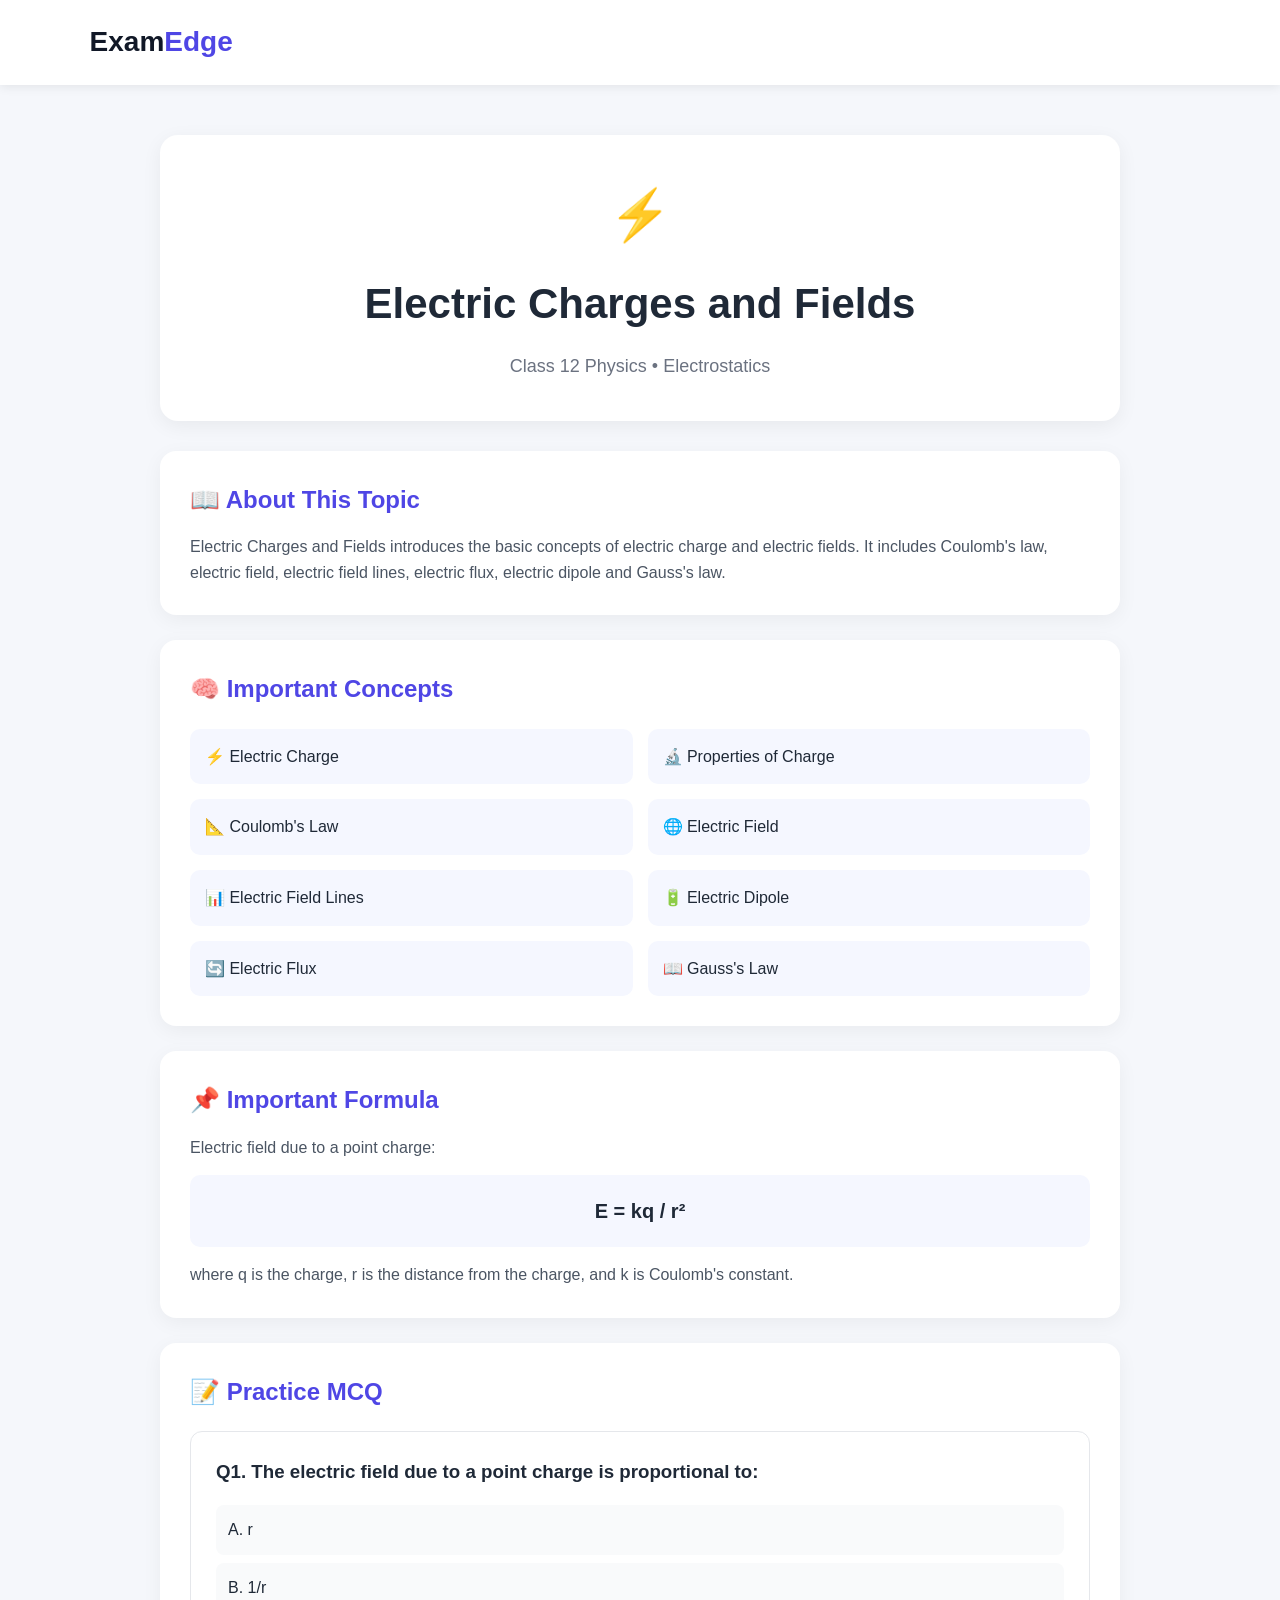
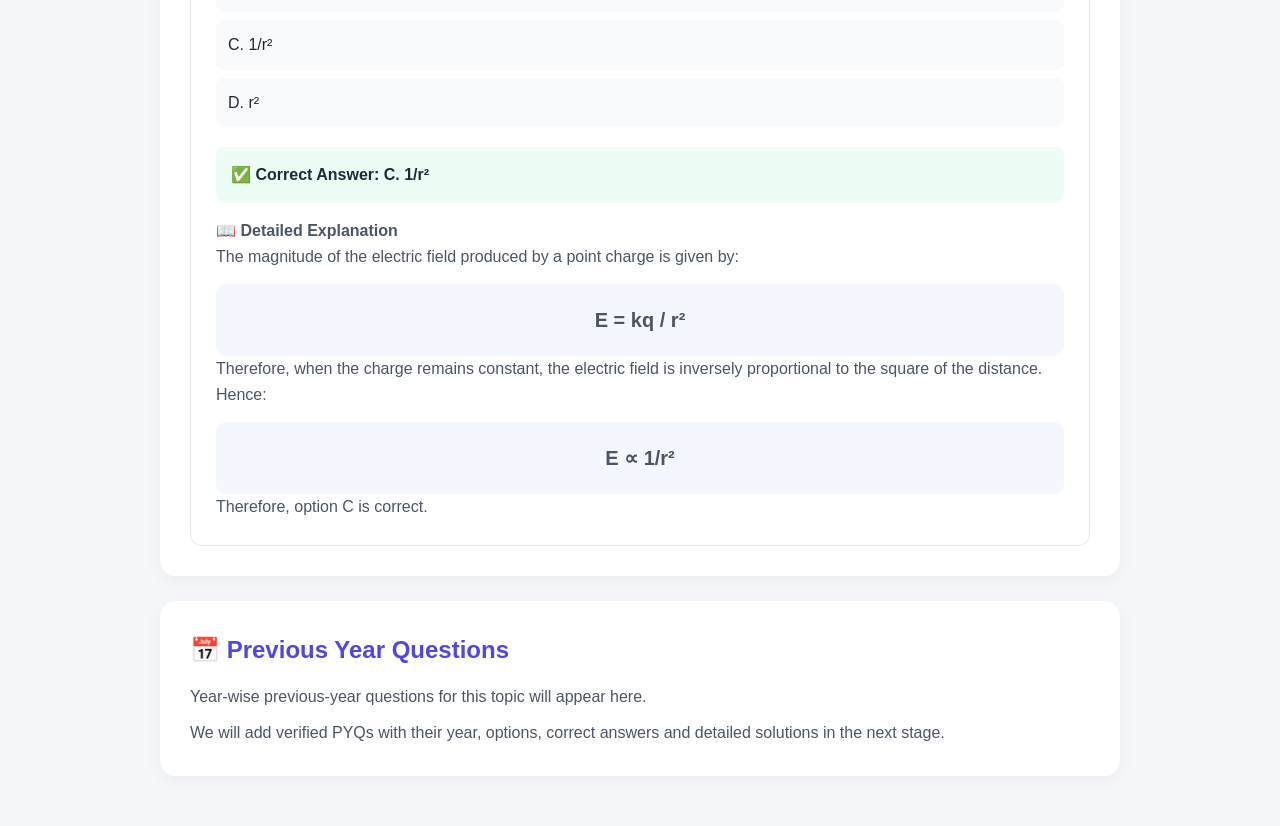
==== physics/electric-charges-and-fields.html @ 9d57a93f "Add Electric Charges and Fields topic page This HTML file contains a comprehensive overview of Elect" ====
<!DOCTYPE html>
<html lang="en">

<head>
    <meta charset="UTF-8">
    <meta name="viewport" content="width=device-width, initial-scale=1.0">

    <title>Electric Charges and Fields - ExamEdge</title>

    <style>
        * {
            margin: 0;
            padding: 0;
            box-sizing: border-box;
        }

        body {
            font-family: Arial, sans-serif;
            background: #f5f7fb;
            color: #1f2937;
            line-height: 1.6;
        }

        /* Header */

        .header {
            background: white;
            padding: 20px 7%;
            box-shadow: 0 2px 10px rgba(0, 0, 0, 0.08);
        }

        .logo {
            font-size: 28px;
            font-weight: bold;
            color: #111827;
        }

        .logo span {
            color: #4f46e5;
        }

        /* Main Container */

        .container {
            max-width: 1000px;
            margin: 50px auto;
            padding: 0 20px;
        }

        /* Topic Header */

        .topic-header {
            background: white;
            padding: 40px;
            border-radius: 18px;
            margin-bottom: 30px;
            text-align: center;
            box-shadow: 0 5px 20px rgba(0, 0, 0, 0.06);
        }

        .topic-header .icon {
            font-size: 50px;
            margin-bottom: 15px;
        }

        .topic-header h1 {
            font-size: 42px;
            margin-bottom: 15px;
        }

        .topic-header p {
            color: #6b7280;
            font-size: 18px;
        }

        /* Sections */

        .section {
            background: white;
            padding: 30px;
            border-radius: 16px;
            margin-bottom: 25px;
            box-shadow: 0 5px 20px rgba(0, 0, 0, 0.05);
        }

        .section h2 {
            color: #4f46e5;
            margin-bottom: 15px;
        }

        .section p {
            color: #4b5563;
        }

        /* Concepts */

        .concepts {
            display: grid;
            grid-template-columns: repeat(2, 1fr);
            gap: 15px;
            margin-top: 20px;
        }

        .concept {
            background: #f5f7ff;
            padding: 15px;
            border-radius: 10px;
            font-weight: 500;
        }

        /* Formula */

        .formula {
            background: #f5f7ff;
            padding: 20px;
            margin-top: 15px;
            border-radius: 10px;
            text-align: center;
            font-size: 20px;
            font-weight: bold;
        }

        /* Question */

        .question {
            border: 1px solid #e5e7eb;
            padding: 25px;
            border-radius: 12px;
            margin-top: 20px;
        }

        .question h3 {
            margin-bottom: 18px;
        }

        .options {
            margin-top: 15px;
        }

        .option {
            padding: 12px;
            margin: 8px 0;
            background: #f9fafb;
            border-radius: 8px;
        }

        .answer {
            margin-top: 20px;
            padding: 15px;
            background: #ecfdf5;
            border-radius: 8px;
        }

        .solution {
            margin-top: 15px;
            color: #4b5563;
        }

        /* Responsive */

        @media (max-width: 700px) {

            .topic-header h1 {
                font-size: 30px;
            }

            .concepts {
                grid-template-columns: 1fr;
            }

            .topic-header,
            .section {
                padding: 25px;
            }
        }
    </style>
</head>

<body>

    <header class="header">

        <div class="logo">
            Exam<span>Edge</span>
        </div>

    </header>


    <main class="container">

        <!-- Topic Introduction -->

        <section class="topic-header">

            <div class="icon">⚡</div>

            <h1>Electric Charges and Fields</h1>

            <p>
                Class 12 Physics • Electrostatics
            </p>

        </section>


        <!-- About Topic -->

        <section class="section">

            <h2>📖 About This Topic</h2>

            <p>
                Electric Charges and Fields introduces the basic concepts
                of electric charge and electric fields. It includes
                Coulomb's law, electric field, electric field lines,
                electric flux, electric dipole and Gauss's law.
            </p>

        </section>


        <!-- Important Concepts -->

        <section class="section">

            <h2>🧠 Important Concepts</h2>

            <div class="concepts">

                <div class="concept">
                    ⚡ Electric Charge
                </div>

                <div class="concept">
                    🔬 Properties of Charge
                </div>

                <div class="concept">
                    📐 Coulomb's Law
                </div>

                <div class="concept">
                    🌐 Electric Field
                </div>

                <div class="concept">
                    📊 Electric Field Lines
                </div>

                <div class="concept">
                    🔋 Electric Dipole
                </div>

                <div class="concept">
                    🔄 Electric Flux
                </div>

                <div class="concept">
                    📖 Gauss's Law
                </div>

            </div>

        </section>


        <!-- Important Formula -->

        <section class="section">

            <h2>📌 Important Formula</h2>

            <p>
                Electric field due to a point charge:
            </p>

            <div class="formula">
                E = kq / r²
            </div>

            <p style="margin-top: 15px;">
                where q is the charge, r is the distance from the charge,
                and k is Coulomb's constant.
            </p>

        </section>


        <!-- Practice Question -->

        <section class="section">

            <h2>📝 Practice MCQ</h2>

            <div class="question">

                <h3>
                    Q1. The electric field due to a point charge is
                    proportional to:
                </h3>

                <div class="options">

                    <div class="option">A. r</div>

                    <div class="option">B. 1/r</div>

                    <div class="option">C. 1/r²</div>

                    <div class="option">D. r²</div>

                </div>


                <div class="answer">

                    <strong>✅ Correct Answer: C. 1/r²</strong>

                </div>


                <div class="solution">

                    <strong>📖 Detailed Explanation</strong>

                    <p>
                        The magnitude of the electric field produced by
                        a point charge is given by:
                    </p>

                    <div class="formula">
                        E = kq / r²
                    </div>

                    <p>
                        Therefore, when the charge remains constant,
                        the electric field is inversely proportional
                        to the square of the distance.
                    </p>

                    <p>
                        Hence:
                    </p>

                    <div class="formula">
                        E ∝ 1/r²
                    </div>

                    <p>
                        Therefore, option C is correct.
                    </p>

                </div>

            </div>

        </section>


        <!-- PYQ Section -->

        <section class="section">

            <h2>📅 Previous Year Questions</h2>

            <p>
                Year-wise previous-year questions for this topic will
                appear here.
            </p>

            <p style="margin-top: 10px;">
                We will add verified PYQs with their year, options,
                correct answers and detailed solutions in the next stage.
            </p>

        </section>

    </main>

</body>

</html>
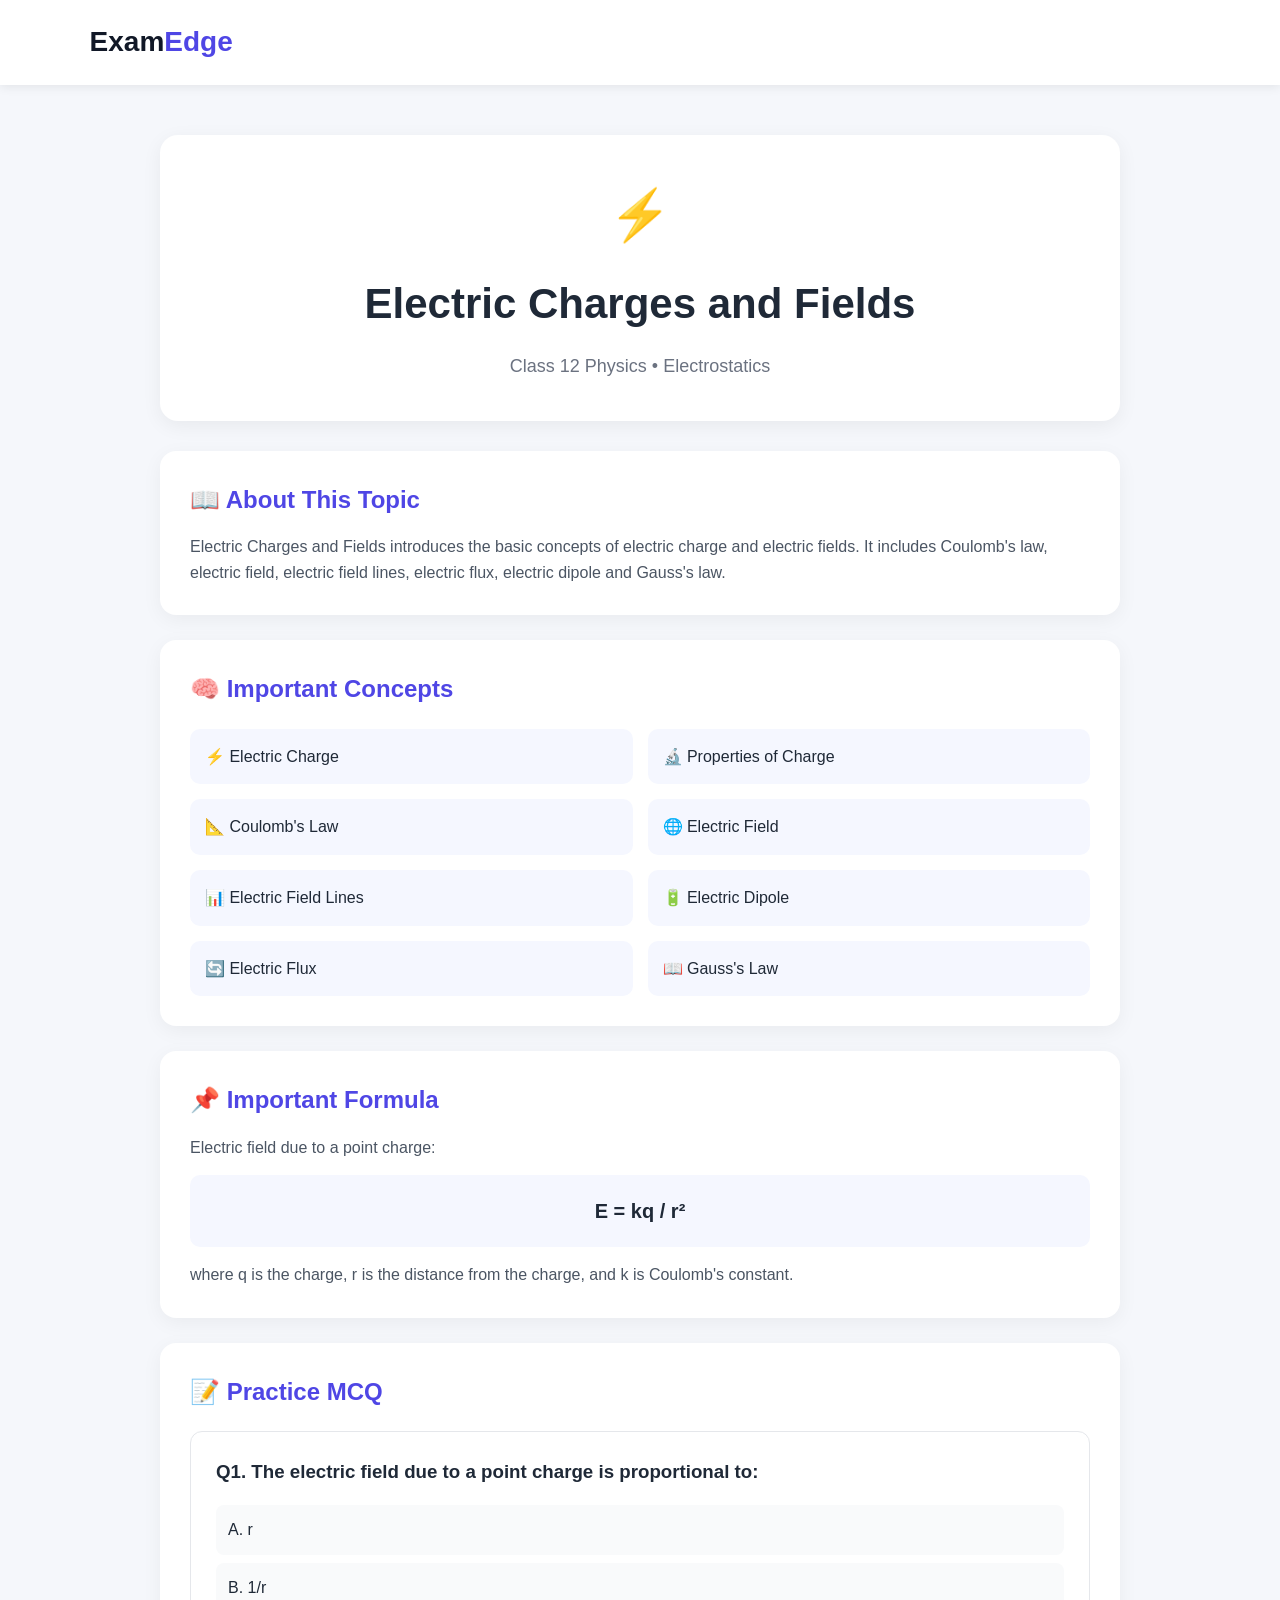
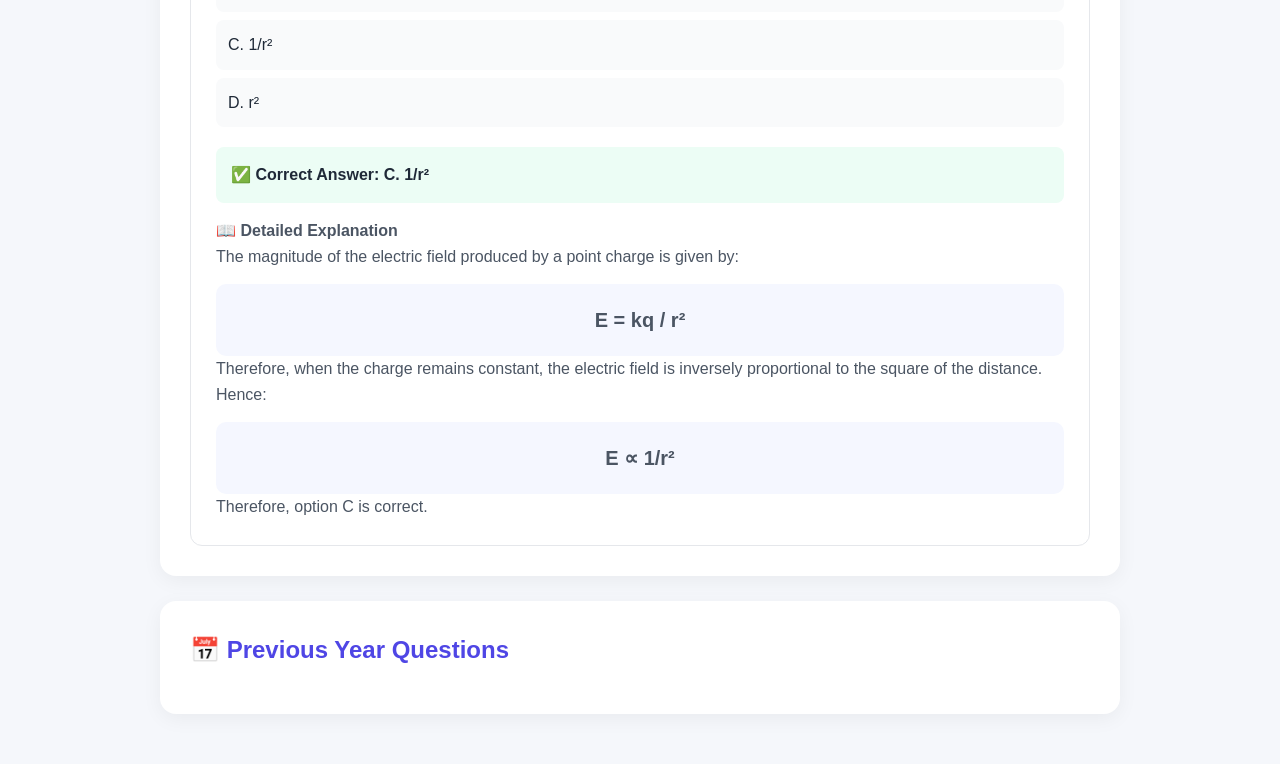
==== commit 630fe5cb: "Connect PYQ data to Electric Charges and Fields page" ====
--- a/physics/electric-charges-and-fields.html
+++ b/physics/electric-charges-and-fields.html
@@ -377,7 +377,64 @@
         </section>
 
     </main>
-
+<script src="electric-charges-and-fields-data.js"></script>
+
+<script>
+    const pyqContainer = document.querySelector(".section:last-child");
+
+    pyqContainer.innerHTML = `
+        <h2>📅 Previous Year Questions</h2>
+    `;
+
+    electricChargesAndFieldsPYQs.forEach((pyq, index) => {
+
+        const questionHTML = `
+            <div class="question">
+
+                <p><strong>CBSE ${pyq.year} PYQ</strong></p>
+
+                <h3>
+                    Q${index + 1}. ${pyq.question}
+                </h3>
+
+                <div class="options">
+
+                    <div class="option">A. ${pyq.options.A}</div>
+                    <div class="option">B. ${pyq.options.B}</div>
+                    <div class="option">C. ${pyq.options.C}</div>
+                    <div class="option">D. ${pyq.options.D}</div>
+
+                </div>
+
+                <div class="answer">
+                    <strong>✅ Correct Answer: ${pyq.answer}</strong>
+                </div>
+
+                <div class="solution">
+
+                    <p><strong>🧠 Concept:</strong> ${pyq.concept}</p>
+
+                    <p><strong>📌 Topic:</strong> ${pyq.topic}</p>
+
+                    <p><strong>⭐ Difficulty:</strong> ${pyq.difficulty}</p>
+
+                    <br>
+
+                    <strong>📖 Detailed Explanation</strong>
+
+                    <p>
+                        ${pyq.explanation}
+                    </p>
+
+                </div>
+
+            </div>
+        `;
+
+        pyqContainer.innerHTML += questionHTML;
+
+    });
+</script>
 </body>
 
 </html>
